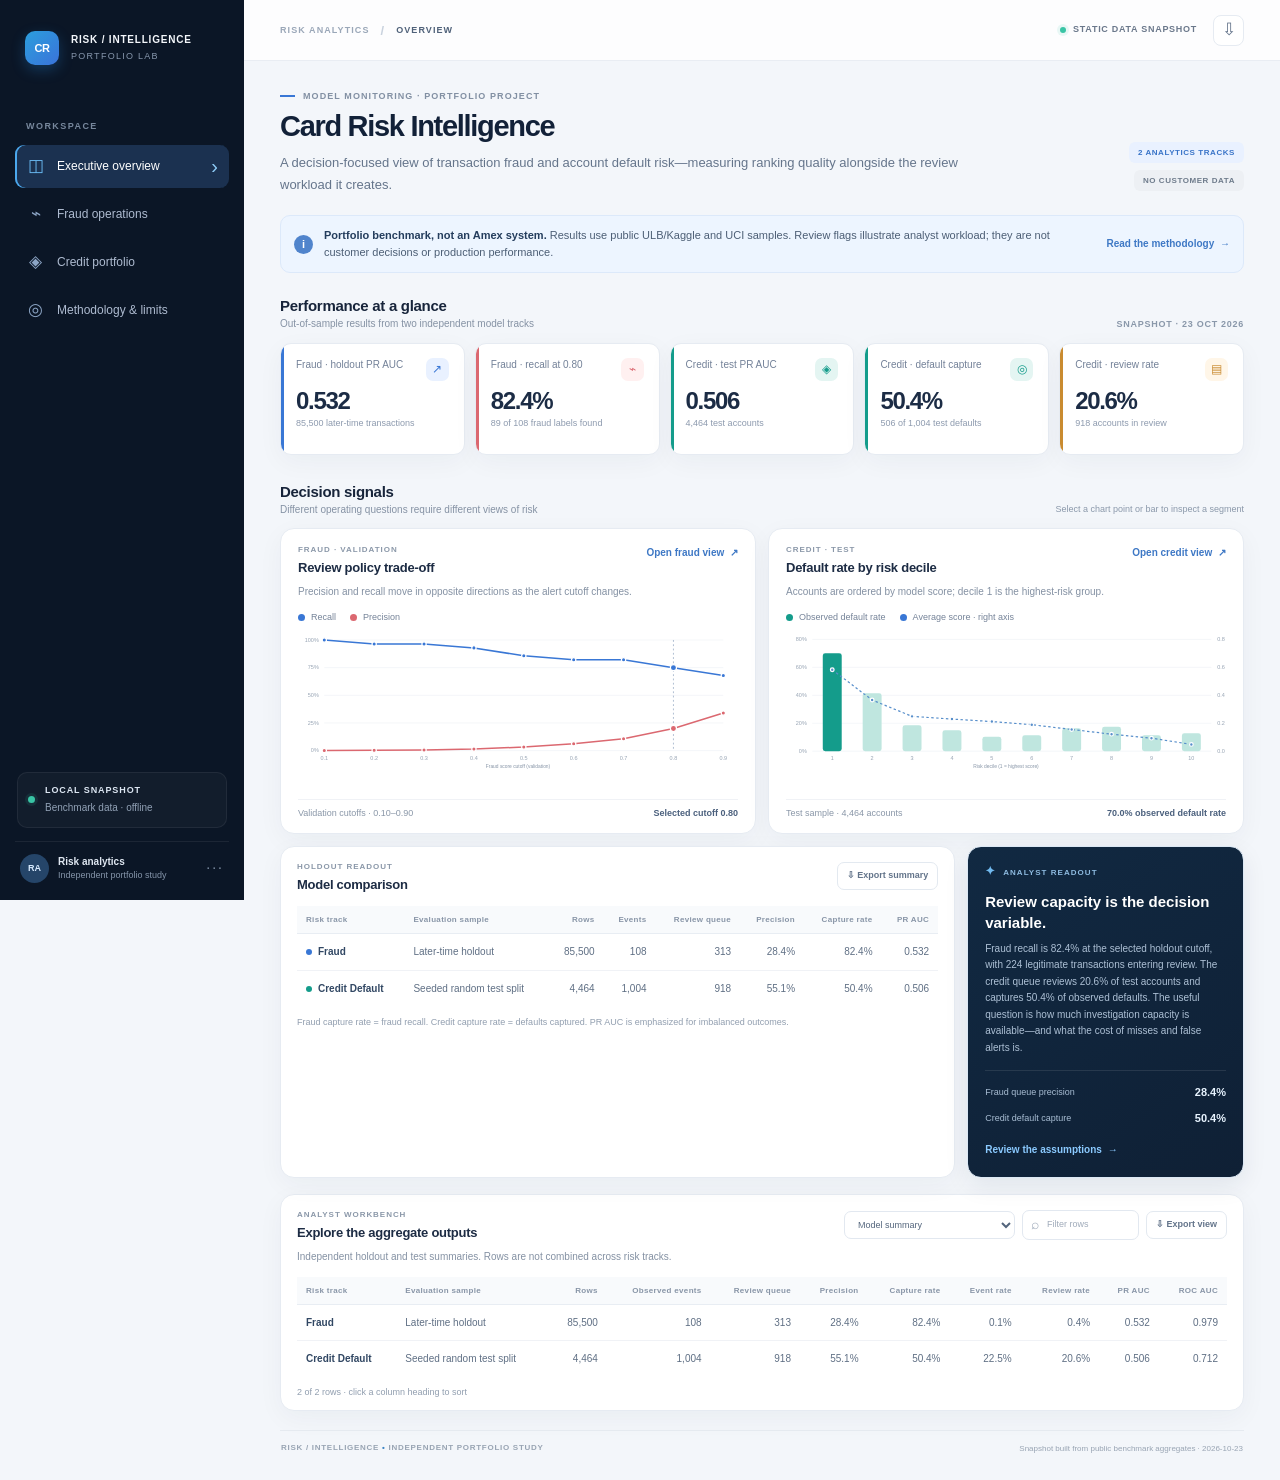
==== site/index.html @ 0c643b86 "Publish full card risk analytics project" ====
<!doctype html>
<html lang="en">
<head>
  <meta charset="utf-8">
  <meta name="viewport" content="width=device-width, initial-scale=1">
  <meta name="theme-color" content="#0b1626">
  <meta name="description" content="Interactive portfolio dashboard exploring fraud triage and credit-default review analytics with PySpark.">
  <title>Card Risk Intelligence | Portfolio Analytics</title>
  <link rel="stylesheet" href="./styles.css">
  <script defer src="./app.js"></script>
</head>
<body>
  <div class="app-shell">
    <aside class="sidebar" aria-label="Main navigation">
      <a class="brand" href="#overview" aria-label="Card Risk Intelligence overview">
        <span class="brand-mark">CR</span>
        <span class="brand-copy"><strong>RISK / INTELLIGENCE</strong><small>PORTFOLIO LAB</small></span>
      </a>
      <div class="side-caption">WORKSPACE</div>
      <nav class="nav-list">
        <button class="nav-item active" data-page="overview" aria-current="page"><span class="nav-icon">◫</span><span>Executive overview</span><span class="nav-arrow">›</span></button>
        <button class="nav-item" data-page="fraud"><span class="nav-icon">⌁</span><span>Fraud operations</span><span class="nav-arrow">›</span></button>
        <button class="nav-item" data-page="credit"><span class="nav-icon">◈</span><span>Credit portfolio</span><span class="nav-arrow">›</span></button>
        <button class="nav-item" data-page="methodology"><span class="nav-icon">◎</span><span>Methodology & limits</span><span class="nav-arrow">›</span></button>
      </nav>
      <div class="sidebar-spacer"></div>
      <div class="snapshot-card"><span class="live-dot"></span><div><strong>LOCAL SNAPSHOT</strong><small>Benchmark data · offline</small></div></div>
      <div class="sidebar-footer"><span class="avatar">RA</span><div><strong>Risk analytics</strong><small>Independent portfolio study</small></div><span class="more">···</span></div>
    </aside>
    <main class="main-area">
      <header class="topbar">
        <div class="breadcrumbs"><span>RISK ANALYTICS</span><b>/</b><strong id="breadcrumbCurrent">OVERVIEW</strong></div>
        <div class="topbar-actions"><span class="snapshot-pill"><span class="live-dot"></span> STATIC DATA SNAPSHOT</span><button class="icon-button" id="downloadSnapshot" title="Download the full dashboard data as JSON" aria-label="Download all dashboard data">⇩</button></div>
      </header>
      <div class="page-content">
        <section class="page-view active" id="page-overview" aria-labelledby="overviewTitle">
          <div class="page-heading">
            <div>
              <div class="eyebrow"><span class="eyebrow-line"></span> MODEL MONITORING · PORTFOLIO PROJECT</div>
              <h1 id="overviewTitle">Card Risk Intelligence</h1>
              <p class="lead">A decision-focused view of transaction fraud and account default risk—measuring ranking quality alongside the review workload it creates.</p>
            </div>
            <div class="heading-badges"><span class="badge badge-blue">2 ANALYTICS TRACKS</span><span class="badge badge-neutral">NO CUSTOMER DATA</span></div>
          </div>
          <div class="callout callout-slim"><span class="callout-icon">i</span><p><strong>Portfolio benchmark, not an Amex system.</strong> Results use public ULB/Kaggle and UCI samples. Review flags illustrate analyst workload; they are not customer decisions or production performance.</p><button class="text-link" data-go="methodology">Read the methodology <span>→</span></button></div>
          <div class="section-header"><div><h2>Performance at a glance</h2><p>Out-of-sample results from two independent model tracks</p></div><span class="as-of">SNAPSHOT · 23 OCT 2026</span></div>
          <div class="kpi-grid" id="overviewKpis"></div>
          <div class="section-header section-header-spaced"><div><h2>Decision signals</h2><p>Different operating questions require different views of risk</p></div><span class="small-note">Select a chart point or bar to inspect a segment</span></div>
          <div class="dashboard-grid two-col">
            <article class="panel chart-panel">
              <div class="panel-heading"><div><div class="panel-kicker">FRAUD · VALIDATION</div><h3>Review policy trade-off</h3></div><button class="panel-action" data-go="fraud">Open fraud view <span>↗</span></button></div>
              <p class="panel-subtitle">Precision and recall move in opposite directions as the alert cutoff changes.</p>
              <div class="chart-legend"><span><i class="legend-dot blue"></i>Recall</span><span><i class="legend-dot coral"></i>Precision</span></div>
              <div class="chart-wrap"><svg id="overviewThresholdChart" viewBox="0 0 720 230" role="img" aria-label="Validation precision and recall by fraud score threshold"></svg></div>
              <div class="chart-foot"><span>Validation cutoffs · 0.10–0.90</span><strong>Selected cutoff 0.80</strong></div>
            </article>
            <article class="panel chart-panel">
              <div class="panel-heading"><div><div class="panel-kicker">CREDIT · TEST</div><h3>Default rate by risk decile</h3></div><button class="panel-action" data-go="credit">Open credit view <span>↗</span></button></div>
              <p class="panel-subtitle">Accounts are ordered by model score; decile 1 is the highest-risk group.</p>
              <div class="chart-legend"><span><i class="legend-dot teal"></i>Observed default rate</span><span><i class="legend-dot blue"></i>Average score · right axis</span></div>
              <div class="chart-wrap"><svg id="overviewDecileChart" viewBox="0 0 720 230" role="img" aria-label="Observed credit default rate across model risk deciles"></svg></div>
              <div class="chart-foot"><span>Test sample · 4,464 accounts</span><strong id="overviewTopDecile">Highest risk group</strong></div>
            </article>
          </div>
          <div class="dashboard-grid overview-lower">
            <article class="panel table-panel">
              <div class="panel-heading"><div><div class="panel-kicker">HOLDOUT READOUT</div><h3>Model comparison</h3></div><button class="download-button" id="downloadSummary">⇩ Export summary</button></div>
              <div class="table-scroll"><table class="data-table" id="summaryTable"><thead><tr><th>Risk track</th><th>Evaluation sample</th><th class="numeric">Rows</th><th class="numeric">Events</th><th class="numeric">Review queue</th><th class="numeric">Precision</th><th class="numeric">Capture rate</th><th class="numeric">PR AUC</th></tr></thead><tbody></tbody></table></div>
              <div class="table-caption">Fraud capture rate = fraud recall. Credit capture rate = defaults captured. PR AUC is emphasized for imbalanced outcomes.</div>
            </article>
            <aside class="insight-card"><div class="insight-eyebrow"><span>✦</span> ANALYST READOUT</div><h3>Review capacity is the decision variable.</h3><p id="analystReadout">Loading benchmark results…</p><div class="insight-rule"></div><div class="insight-metric"><span>Fraud queue precision</span><strong id="insightFraudPrecision">—</strong></div><div class="insight-metric"><span>Credit default capture</span><strong id="insightCreditCapture">—</strong></div><button class="insight-link" data-go="methodology">Review the assumptions <span>→</span></button></aside>
          </div>
        </section>

        <section class="page-view" id="page-fraud" aria-labelledby="fraudTitle" hidden>
          <div class="page-heading compact-heading"><div><div class="eyebrow"><span class="eyebrow-line coral-line"></span> TRANSACTION RISK · ULB BENCHMARK</div><h1 id="fraudTitle">Fraud operations</h1><p class="lead">Explore how the investigation queue changes as the transaction score cutoff moves. The selected 0.80 policy was chosen on validation data before the holdout was scored.</p></div><span class="badge badge-coral">TIME-ORDERED HOLDOUT</span></div>
          <div class="kpi-grid" id="fraudKpis"></div>
          <div class="dashboard-grid fraud-policy-grid">
            <article class="panel chart-panel policy-panel">
              <div class="panel-heading"><div><div class="panel-kicker">VALIDATION POLICY EXPLORER</div><h3>How aggressive should the review queue be?</h3></div><span class="mini-chip">VALIDATION ONLY</span></div>
              <p class="panel-subtitle">Move the slider or select a point. This curve is a policy trade-off on the validation sample, not the holdout.</p>
              <div class="threshold-control"><label for="thresholdRange">Score cutoff <strong id="thresholdValue">0.80</strong></label><input id="thresholdRange" type="range" min="10" max="90" step="10" value="80" aria-label="Fraud score threshold"><div class="range-ticks"><span>0.10 · broad queue</span><span>0.90 · narrow queue</span></div></div>
              <div class="threshold-stats" id="thresholdStats"></div>
              <div class="chart-legend"><span><i class="legend-dot blue"></i>Recall</span><span><i class="legend-dot coral"></i>Precision</span></div>
              <div class="chart-wrap chart-wrap-large"><svg id="fraudThresholdChart" viewBox="0 0 900 260" role="img" aria-label="Interactive validation precision and recall by score cutoff"></svg></div>
              <div class="chart-foot"><span>Cutoff selected from validation results</span><strong>Holdout applied once at 0.80</strong></div>
            </article>
            <aside class="panel holdout-panel"><div class="panel-kicker">FINAL HOLDOUT · CUTOFF 0.80</div><h3>Review queue outcome</h3><p class="panel-subtitle">Latest 30% of transactions, held out from model fitting and threshold choice.</p><div class="holdout-result-grid" id="fraudHoldoutStats"></div><div class="confusion-title">HOLDOUT LABEL OUTCOMES</div><div class="confusion-matrix" id="fraudConfusion"></div><div class="callout callout-warning"><span class="callout-icon">!</span><p>At this cutoff, <strong>224 non-fraud transactions</strong> are routed to review. A real operation would need agreed review capacity, costs, latency targets, and confirmed fraud labels.</p></div></aside>
          </div>
          <article class="panel chart-panel time-panel"><div class="panel-heading"><div><div class="panel-kicker">HOLDOUT · ACTIVITY PROFILE</div><h3>Transaction activity by elapsed dataset hour</h3></div><span class="mini-chip mini-chip-muted">NOT CALENDAR TIME</span></div><p class="panel-subtitle">This anonymized benchmark exposes elapsed time only. Select a bucket to see its transaction and fraud counts.</p><div class="chart-legend"><span><i class="legend-square"></i>Transactions · left axis</span><span><i class="legend-dot coral"></i>Fraud labels · right axis</span></div><div class="chart-wrap chart-wrap-large"><svg id="fraudHourlyChart" viewBox="0 0 1000 270" role="img" aria-label="Transactions and observed fraud labels by elapsed dataset hour"></svg></div><div id="hourDetail" class="segment-detail">Select an hourly bucket to inspect the holdout activity.</div></article>
          <div class="data-quality-strip"><strong>Interpretation guardrail</strong><span>The score is a ranking signal, not a calibrated probability. The fraud sample is severely imbalanced; precision changes with the review cutoff and sample prevalence.</span></div>
        </section>

        <section class="page-view" id="page-credit" aria-labelledby="creditTitle" hidden>
          <div class="page-heading compact-heading"><div><div class="eyebrow"><span class="eyebrow-line teal-line"></span> ACCOUNT RISK · UCI TAIWAN BENCHMARK</div><h1 id="creditTitle">Credit portfolio</h1><p class="lead">Understand score ordering, observed default rates, and the size of a hypothetical manual-review queue on a historical account sample.</p></div><span class="badge badge-teal">SEEDED RANDOM TEST SPLIT</span></div>
          <div class="kpi-grid" id="creditKpis"></div>
          <div class="dashboard-grid credit-top-grid">
            <article class="panel chart-panel"><div class="panel-heading"><div><div class="panel-kicker">TEST · SCORE RANKING</div><h3>Observed defaults across risk deciles</h3></div><span class="mini-chip mini-chip-teal">SELECT A DECILE</span></div><p class="panel-subtitle">Deciles are ranked from highest to lowest predicted score. Bars show observed default rate, not probability calibration.</p><div class="chart-legend"><span><i class="legend-dot teal"></i>Observed default rate</span><span><i class="legend-dot blue"></i>Average score · right axis</span></div><div class="chart-wrap chart-wrap-large"><svg id="creditDecileChart" viewBox="0 0 900 260" role="img" aria-label="Observed default rate and average model score by credit risk decile"></svg></div><div id="decileDetail" class="segment-detail">Select a decile to see its test sample size, default count, and review coverage.</div></article>
            <aside class="panel portfolio-panel"><div class="panel-heading"><div><div class="panel-kicker">REVIEW CAPACITY SCENARIO</div><h3>Top 20% of validation scores</h3></div></div><p class="panel-subtitle">The validation 80th-percentile score sets a hypothetical queue capacity; this is not a credit approval/decline rule.</p><div class="capacity-ring" id="capacityRing"><div><strong id="creditQueueRate">20.6%</strong><span>test accounts<br>in review</span></div></div><div class="capacity-kpis" id="creditQueueStats"></div><div class="capacity-note"><span class="note-square"></span><span>Highest-score groups dominate the queue. Lower-score groups may still contain defaults.</span></div></aside>
          </div>
          <article class="panel payment-panel"><div class="panel-heading"><div><div class="panel-kicker">TEST · SEGMENT EXPLORER</div><h3>Default rate by latest repayment status</h3></div><label class="compact-select-label">Status<select id="paymentStatusSelect" aria-label="Select a latest repayment status"><option value="all">All statuses</option></select></label></div><p class="panel-subtitle">PAY_0 is the most recent repayment-status code in the source benchmark. Sparse categories have unstable rates.</p><div class="payment-layout"><div id="paymentBars" class="payment-bars" role="list" aria-label="Account counts and observed default rate by latest payment status"></div><aside class="payment-detail" id="paymentDetail"></aside></div><div class="table-caption">Categories with fewer than 30 accounts are highlighted as small samples; do not over-interpret their observed rate.</div></article>
          <div class="data-quality-strip teal-strip"><strong>Interpretation guardrail</strong><span>Sex, education, marital status, and age were excluded from model features. Their omission alone does not establish fairness; broader validation and legal review would be required before real use.</span></div>
        </section>

        <section class="page-view" id="page-methodology" aria-labelledby="methodTitle" hidden>
          <div class="page-heading compact-heading"><div><div class="eyebrow"><span class="eyebrow-line"></span> DATA, DESIGN & GOVERNANCE</div><h1 id="methodTitle">Methodology & limits</h1><p class="lead">The dashboard keeps the fraud and credit analyses separate, makes the evaluation split explicit, and states what the benchmark results do—and do not—support.</p></div><span class="badge badge-neutral">REPRODUCIBLE SNAPSHOT</span></div>
          <div class="method-callout"><span class="callout-icon">i</span><div><strong>Independent portfolio study</strong><p>This work was created for analyst practice using public benchmark data. It is not affiliated with, endorsed by, or based on American Express data, customer behavior, or internal policy.</p></div></div>
          <div class="method-grid">
            <article class="panel method-card"><div class="method-number">01</div><div class="panel-kicker">TRANSACTION FRAUD</div><h3>Chronological evaluation</h3><p>ULB/Kaggle Credit Card Fraud Detection sample. The earliest 56% is used for fit, the next 14% for threshold review, and the latest 30% for one final holdout evaluation.</p><dl><div><dt>Model</dt><dd>Class-weighted logistic regression</dd></div><div><dt>Features</dt><dd>Elapsed time, amount, anonymized V1–V28</dd></div><div><dt>Operating point</dt><dd>0.80 score cutoff selected on validation</dd></div><div><dt>Holdout</dt><dd>85,500 transactions · 108 fraud labels</dd></div></dl></article>
            <article class="panel method-card"><div class="method-number">02</div><div class="panel-kicker">CREDIT DEFAULT</div><h3>Seeded account split</h3><p>UCI Default of Credit Card Clients historical Taiwan sample. A seeded 70% / 15% / 15% train, validation, and test split is used because this source has no event date for a temporal test.</p><dl><div><dt>Model</dt><dd>Standardized, unweighted logistic regression</dd></div><div><dt>Features</dt><dd>Credit limit, repayment history, balances, payment amounts</dd></div><div><dt>Review queue</dt><dd>Top 20% of validation scores; cutoff evaluated on test</dd></div><div><dt>Excluded</dt><dd>Sex, education, marital status, and age</dd></div></dl></article>
          </div>
          <div class="dashboard-grid two-col method-lower">
            <article class="panel"><div class="panel-kicker">HOW TO READ THE METRICS</div><h3>Ranking quality and workload</h3><div class="definition-list"><div><strong>PR AUC</strong><p>Precision-recall area summarizes ranking behavior with an emphasis on the positive class. It is not a business impact estimate.</p></div><div><strong>Precision</strong><p>Among accounts or transactions sent to review, the share carrying the positive benchmark label.</p></div><div><strong>Recall / capture</strong><p>Among positive benchmark labels, the share routed to review at the chosen threshold.</p></div><div><strong>Review rate</strong><p>Share of the evaluated sample flagged for manual review. Capacity and label quality matter.</p></div></div></article>
            <article class="panel source-panel"><div class="panel-kicker">DATA PROVENANCE</div><h3>Public benchmark sources</h3><div class="source-item"><span class="source-mark">ULB</span><div><strong>Credit Card Fraud Detection</strong><p>An anonymized European card transaction sample from a short 2013 period, distributed through Kaggle.</p><a href="https://www.kaggle.com/datasets/mlg-ulb/creditcardfraud" target="_blank" rel="noreferrer">View Kaggle source ↗</a></div></div><div class="source-item"><span class="source-mark teal-mark">UCI</span><div><strong>Default of Credit Card Clients</strong><p>Historical Taiwan account benchmark; source dataset is licensed CC BY 4.0.</p><a href="https://archive.ics.uci.edu/dataset/350/default+of+credit+card+clients" target="_blank" rel="noreferrer">View UCI source ↗</a></div></div></article>
          </div>
          <article class="limitations-panel"><div><div class="panel-kicker">BEFORE ANY REAL-WORLD USE</div><h3>What this project cannot establish</h3></div><ul><li>Neither benchmark contains American Express data or reflects current Amex performance.</li><li>The fraud data lack customer, merchant, device, network, and operational context; their positive rate is not a live portfolio prevalence.</li><li>The credit sample is a historical Taiwan snapshot with a random test split, not a test of present-day or temporal generalization.</li><li>Model scores are not calibrated probabilities. Observed rates by segment are benchmark outcomes, not forecasts for a current population.</li><li>Review flags are analytical examples only. They do not recommend, automate, or authorize payment blocking, account approval, or credit decisions.</li></ul></article>
          <div class="method-footer">Built with PySpark and a static, dependency-free web dashboard. The current website uses precomputed aggregates only; no account-level rows are embedded.</div>
        </section>

        <section class="panel explorer-panel" aria-labelledby="explorerTitle">
          <div class="panel-heading"><div><div class="panel-kicker">ANALYST WORKBENCH</div><h3 id="explorerTitle">Explore the aggregate outputs</h3></div><div class="table-tools"><label class="sr-only" for="tableDataset">Choose dataset</label><select id="tableDataset" aria-label="Choose aggregate output"><option value="summary">Model summary</option><option value="thresholds">Fraud validation cutoffs</option><option value="deciles">Credit risk deciles</option><option value="paymentStatus">Latest payment status</option><option value="hourly">Fraud elapsed-hour buckets</option></select><label class="search-box"><span>⌕</span><input id="tableSearch" type="search" placeholder="Filter rows" aria-label="Filter table rows"></label><button class="download-button" id="downloadTable">⇩ Export view</button></div></div>
          <p class="panel-subtitle" id="tableDescription">Search and sort the compact aggregate output. Select a column heading to change its sort order.</p>
          <div class="table-scroll explorer-table-scroll"><table class="data-table" id="explorerTable"><thead></thead><tbody></tbody></table></div><div class="table-caption" id="tableCount">Loading aggregate outputs…</div>
        </section>
        <footer class="page-footer"><span>RISK / INTELLIGENCE <b>•</b> INDEPENDENT PORTFOLIO STUDY</span><span>Snapshot built from public benchmark aggregates · 2026-10-23</span></footer>
      </div>
    </main>
  </div>
  <div class="toast" id="toast" role="status" aria-live="polite"></div>
</body>
</html>
---- site/styles.css ----
:root {
  --navy:#0b1626; --ink:#17243a; --muted:#718096; --paper:#f3f6fa; --white:#fff;
  --line:#e6ebf2; --blue:#3977d5; --blue-2:#e9f1ff; --teal:#149c8b; --teal-2:#e4f5f2;
  --coral:#db6870; --coral-2:#fff0f0; --amber:#c98b30; --amber-2:#fff6e8;
  --shadow:0 7px 26px rgba(17,35,61,.045); --radius:14px;
  font-family:"DM Sans","Segoe UI",Arial,sans-serif;
}
* { box-sizing:border-box; }
html { scroll-behavior:smooth; }
body { margin:0; color:var(--ink); background:var(--paper); font-size:14px; line-height:1.55; }
button,input,select { font:inherit; }
button { cursor:pointer; }
.sidebar { position:fixed; inset:0 auto 0 0; width:244px; display:flex; flex-direction:column; padding:23px 15px 16px; color:#d4deeb; background:var(--navy); z-index:5; }
.brand { display:flex; align-items:center; gap:12px; padding:0 10px; min-height:50px; color:inherit; text-decoration:none; }
.brand-mark { width:34px; height:34px; display:grid; place-items:center; border-radius:10px; color:#fff; font:800 11px/1 "Manrope",sans-serif; letter-spacing:-.04em; background:linear-gradient(135deg,#2b9edd,#3a73d9); box-shadow:0 5px 14px #2485d64c; }
.brand-copy strong,.brand-copy small { display:block; }
.brand-copy strong { color:#f4f7fb; font:700 10px/1.3 "Manrope",sans-serif; letter-spacing:.08em; }
.brand-copy small { margin-top:4px; color:#8797ad; font-size:9px; letter-spacing:.14em; }
.side-caption { margin:47px 11px 11px; color:#77879c; font-size:9px; font-weight:700; letter-spacing:.16em; }
.nav-list { display:grid; gap:5px; }
.nav-item { width:100%; height:43px; display:flex; align-items:center; gap:12px; padding:0 11px; text-align:left; border:0; border-radius:9px; color:#aebbd0; background:transparent; transition:.18s ease; font-size:12px; }
.nav-item:hover { color:#fff; background:#ffffff10; }
.nav-item.active { color:#fff; background:#1b3150; box-shadow:inset 2px 0 #4ba8ed; }
.nav-icon { width:19px; text-align:center; color:#8ca5c5; font-size:17px; }
.nav-item.active .nav-icon { color:#69b9f1; }
.nav-arrow { margin-left:auto; color:#6f8097; font-size:20px; opacity:0; }
.nav-item.active .nav-arrow { opacity:1; color:#8ecbf6; }
.sidebar-spacer { flex:1; min-height:30px; }
.snapshot-card { display:flex; gap:10px; align-items:center; padding:11px 10px; margin:0 2px 13px; border:1px solid #ffffff10; border-radius:10px; background:#ffffff08; }
.snapshot-card strong,.snapshot-card small { display:block; }
.snapshot-card strong { font-size:9px; letter-spacing:.1em; color:#dce6f2; }
.snapshot-card small { margin-top:2px; font-size:10px; color:#91a1b5; }
.live-dot { width:7px; height:7px; flex:0 0 7px; border-radius:50%; background:#39c4a5; box-shadow:0 0 0 3px #39c4a51b; }
.sidebar-footer { display:flex; align-items:center; gap:9px; padding:12px 5px 1px; border-top:1px solid #ffffff12; }
.avatar { width:29px; height:29px; display:grid; place-items:center; border-radius:50%; color:#d9ebff; background:#254569; font:700 9px "Manrope",sans-serif; }
.sidebar-footer strong,.sidebar-footer small { display:block; }
.sidebar-footer strong { color:#dfe7f1; font-size:10px; }
.sidebar-footer small { color:#8494a9; font-size:9px; }
.more { margin-left:auto; color:#8191a6; letter-spacing:2px; }
.main-area { min-height:100vh; margin-left:244px; }
.topbar { height:61px; display:flex; align-items:center; justify-content:space-between; padding:0 36px; border-bottom:1px solid #e9edf3; background:rgba(255,255,255,.83); }
.breadcrumbs { display:flex; align-items:center; gap:11px; color:#9aa7b8; font:700 9px "Manrope",sans-serif; letter-spacing:.12em; }
.breadcrumbs b { color:#c9d2de; font-size:13px; }
.breadcrumbs strong { color:#4f6179; }
.topbar-actions { display:flex; align-items:center; gap:16px; }
.snapshot-pill { display:flex; align-items:center; gap:7px; color:#6b788b; font-size:9px; font-weight:700; letter-spacing:.08em; }
.snapshot-pill .live-dot { width:6px; height:6px; flex-basis:6px; }
.icon-button { width:31px; height:31px; border:1px solid var(--line); border-radius:8px; color:#64748b; background:#fff; font-size:17px; }
.icon-button:hover,.download-button:hover { border-color:#b7c8db; color:var(--blue); }
.page-content { max-width:1600px; padding:29px 36px 25px; margin:0 auto; }
.page-view { display:none; }
.page-view.active { display:block; }
.page-heading { display:flex; justify-content:space-between; align-items:flex-end; gap:22px; margin:1px 0 20px; }
.compact-heading { margin-bottom:23px; }
.eyebrow { display:flex; align-items:center; gap:8px; color:#8290a3; font:700 9px "Manrope",sans-serif; letter-spacing:.12em; }
.eyebrow-line { display:inline-block; width:15px; height:2px; background:var(--blue); }
.coral-line { background:var(--coral); }
.teal-line { background:var(--teal); }
h1,h2,h3,p { margin-top:0; }
h1 { margin:7px 0 8px; color:#122138; font:800 29px/1.25 "Manrope","Segoe UI",sans-serif; letter-spacing:-.045em; }
.lead { max-width:795px; margin:0; color:#65758b; font-size:13px; line-height:1.65; }
.heading-badges { display:flex; gap:7px; padding-bottom:4px; flex-wrap:wrap; justify-content:flex-end; }
.badge,.mini-chip { display:inline-flex; align-items:center; padding:6px 9px; border-radius:6px; font:700 8px "Manrope",sans-serif; letter-spacing:.07em; white-space:nowrap; }
.badge-blue { color:#3974c8; background:#e9f1ff; }
.badge-neutral { color:#6e7b8b; background:#edf0f4; }
.badge-coral { color:#bd555d; background:#fff0f0; margin-bottom:4px; }
.badge-teal { color:#0d8777; background:#e4f5f2; margin-bottom:4px; }
.callout { display:flex; gap:11px; align-items:center; padding:11px 13px; border:1px solid #dce9fa; border-radius:10px; color:#4c5e75; background:#edf5ff; }
.callout-icon { width:19px; height:19px; flex:0 0 19px; display:grid; place-items:center; border-radius:50%; color:#fff; background:#5084cc; font:700 11px "Manrope",sans-serif; }
.callout p { margin:0; font-size:11px; line-height:1.55; }
.callout p strong { color:#243d5d; }
.text-link,.panel-action,.insight-link { padding:0; border:0; color:#3e78c5; background:transparent; white-space:nowrap; font-size:10px; font-weight:700; }
.text-link span,.panel-action span,.insight-link span { margin-left:3px; }
.text-link:hover,.panel-action:hover,.insight-link:hover { color:#1d5da7; }
.section-header { display:flex; justify-content:space-between; align-items:flex-end; margin:24px 0 11px; }
.section-header h2 { margin:0 0 2px; font:700 15px "Manrope",sans-serif; letter-spacing:-.02em; }
.section-header p { margin:0; color:#8592a4; font-size:10px; }
.section-header-spaced { margin-top:28px; }
.as-of,.small-note { color:#8a98aa; font-size:9px; }
.as-of { letter-spacing:.08em; font-weight:700; }
.kpi-grid { display:grid; grid-template-columns:repeat(5,minmax(0,1fr)); gap:10px; }
.metric-card { position:relative; min-height:112px; padding:14px 15px 12px; overflow:hidden; border:1px solid var(--line); border-radius:11px; background:#fff; box-shadow:var(--shadow); }
.metric-card::before { content:""; position:absolute; inset:0 auto 0 0; width:3px; background:var(--metric-accent,var(--blue)); }
.metric-label { display:flex; justify-content:space-between; gap:7px; align-items:flex-start; color:#738198; font-size:10px; line-height:1.35; }
.metric-label .metric-icon { width:23px; height:23px; flex:0 0 23px; display:grid; place-items:center; border-radius:7px; color:var(--metric-accent,var(--blue)); background:var(--metric-tint,var(--blue-2)); font-size:12px; }
.metric-value { display:block; margin:8px 0 4px; color:#1c2c45; font:800 24px/1 "Manrope",sans-serif; letter-spacing:-.055em; }
.metric-foot { color:#8d9aae; font-size:9px; }
.metric-blue { --metric-accent:var(--blue); --metric-tint:var(--blue-2); }
.metric-teal { --metric-accent:var(--teal); --metric-tint:var(--teal-2); }
.metric-coral { --metric-accent:var(--coral); --metric-tint:var(--coral-2); }
.metric-amber { --metric-accent:var(--amber); --metric-tint:var(--amber-2); }
.dashboard-grid { display:grid; gap:12px; }
.two-col { grid-template-columns:1fr 1fr; }
.panel { min-width:0; border:1px solid var(--line); border-radius:var(--radius); background:var(--white); box-shadow:var(--shadow); }
.chart-panel { padding:16px 17px 12px; }
.panel-heading { display:flex; align-items:flex-start; justify-content:space-between; gap:13px; }
.panel-kicker { margin-bottom:5px; color:#8b98a9; font:700 8px "Manrope",sans-serif; letter-spacing:.12em; }
.panel-heading h3,.panel h3 { margin:0; color:#1d2c44; font:700 13px/1.4 "Manrope",sans-serif; letter-spacing:-.02em; }
.panel-subtitle { margin:7px 0 8px; color:#8491a3; font-size:10px; line-height:1.55; }
.chart-legend { display:flex; align-items:center; gap:14px; min-height:20px; margin:4px 0 1px; color:#758398; font-size:9px; }
.chart-legend span { display:flex; align-items:center; gap:6px; }
.legend-dot { width:7px; height:7px; display:inline-block; border-radius:50%; background:var(--blue); }
.legend-dot.blue { background:var(--blue); }
.legend-dot.coral { background:var(--coral); }
.legend-dot.teal { background:var(--teal); }
.legend-square { width:8px; height:8px; border-radius:2px; display:inline-block; background:#dbe5f1; }
.legend-inline { color:#9ba7b6; }
.chart-wrap { width:100%; min-height:170px; }
.chart-wrap svg { display:block; width:100%; overflow:visible; }
.chart-foot { display:flex; justify-content:space-between; gap:10px; padding-top:7px; border-top:1px solid #f0f2f6; color:#8a97a8; font-size:9px; }
.chart-foot strong { color:#4b607d; font-weight:600; }
.overview-lower { grid-template-columns:minmax(0,2fr) minmax(225px,.82fr); margin-top:12px; }
.table-panel { padding:15px 16px 10px; overflow:hidden; }
.download-button { padding:6px 9px; border:1px solid #e3e9f0; border-radius:7px; color:#63748a; background:#fff; font-size:9px; font-weight:700; white-space:nowrap; }
.table-scroll { width:100%; overflow-x:auto; margin-top:12px; }
.data-table { width:100%; border-collapse:collapse; white-space:nowrap; font-size:10px; }
.data-table th { padding:9px; border-bottom:1px solid #e8edf3; color:#8895a7; background:#f8fafc; text-align:left; font:700 8px "Manrope",sans-serif; letter-spacing:.04em; }
.data-table th.numeric,.data-table td.numeric { text-align:right; }
.data-table th button { padding:0; border:0; color:inherit; background:none; font:inherit; letter-spacing:inherit; text-align:inherit; }
.data-table th button:hover { color:#365e98; }
.data-table td { padding:10px 9px; border-bottom:1px solid #f0f2f6; color:#5f6f84; }
.data-table tbody tr:last-child td { border-bottom:0; }
.data-table tbody tr:hover { background:#f8fbff; }
.domain-cell { color:#314763 !important; font-weight:700; }
.domain-tag { display:inline-flex; align-items:center; gap:6px; }
.domain-tag::before { content:""; width:6px; height:6px; border-radius:50%; background:var(--tag-color,var(--blue)); }
.domain-tag.credit { --tag-color:var(--teal); }
.table-caption { margin-top:9px; color:#919eaf; font-size:9px; line-height:1.5; }
.insight-card { padding:17px; border:1px solid #dce8f4; border-radius:var(--radius); color:#d8e5f2; background:linear-gradient(145deg,#112942,#0f2035); box-shadow:0 8px 24px rgba(14,34,58,.08); }
.insight-eyebrow { color:#8ebbe0; font:700 8px "Manrope",sans-serif; letter-spacing:.13em; }
.insight-eyebrow span { margin-right:4px; color:#71baf0; font-size:12px; }
.insight-card h3 { margin:13px 0 8px; color:#fff; font:700 15px/1.4 "Manrope",sans-serif; }
.insight-card p { margin:0; color:#adc0d5; font-size:10px; line-height:1.65; }
.insight-rule { height:1px; margin:14px 0 9px; background:#ffffff18; }
.insight-metric { display:flex; justify-content:space-between; gap:10px; padding:6px 0; color:#a8bdd3; font-size:9px; }
.insight-metric strong { color:#e8f4ff; font:700 11px "Manrope",sans-serif; }
.insight-link { margin-top:10px; color:#8bcaff; }
.fraud-policy-grid { grid-template-columns:minmax(0,1.7fr) minmax(270px,.7fr); align-items:stretch; }
.mini-chip { color:#bd555d; background:#fff0f0; }
.mini-chip-muted { color:#6c7889; background:#eff2f5; }
.mini-chip-teal { color:#138879; background:#e8f7f4; }
.threshold-control { margin:15px 0 11px; padding:10px 12px 7px; border:1px solid #edf0f4; border-radius:9px; background:#fafbfd; }
.threshold-control label { display:flex; justify-content:space-between; color:#596b81; font-size:10px; font-weight:600; }
.threshold-control label strong { color:#305e9b; font:800 15px "Manrope",sans-serif; }
.threshold-control input { width:100%; height:17px; margin:6px 0 2px; accent-color:var(--blue); cursor:pointer; }
.range-ticks { display:flex; justify-content:space-between; color:#9aa6b6; font-size:8px; }
.threshold-stats { display:grid; grid-template-columns:repeat(5,1fr); gap:6px; margin:9px 0 11px; }
.threshold-stat { padding:8px 9px; border:1px solid #edf0f4; border-radius:8px; background:#fff; }
.threshold-stat span { display:block; color:#8996a6; font-size:8px; }
.threshold-stat strong { display:block; margin-top:3px; color:#283c58; font:700 13px "Manrope",sans-serif; }
.chart-wrap-large { min-height:220px; }
.holdout-panel,.portfolio-panel { padding:18px 17px; }
.holdout-panel h3,.portfolio-panel h3 { margin:6px 0 5px; font-size:15px; }
.holdout-result-grid { display:grid; grid-template-columns:1fr 1fr; gap:7px; margin:14px 0 15px; }
.result-chip { padding:9px 10px; border-radius:8px; background:#f7f9fc; }
.result-chip span { display:block; color:#8996a8; font-size:8px; }
.result-chip strong { display:block; margin-top:3px; color:#243c5a; font:700 16px "Manrope",sans-serif; }
.confusion-title { margin:15px 0 6px; color:#929eae; font:700 8px "Manrope",sans-serif; letter-spacing:.1em; }
.confusion-matrix { display:grid; grid-template-columns:1fr 1fr; gap:1px; overflow:hidden; border:1px solid #e7ecf2; border-radius:8px; background:#e7ecf2; }
.confusion-cell { padding:8px 9px; background:#fff; }
.confusion-cell span { display:block; color:#8694a6; font-size:8px; }
.confusion-cell strong { display:block; color:#2d415e; font:700 15px "Manrope",sans-serif; }
.callout-warning { align-items:flex-start; margin-top:13px; padding:10px; border-color:#f5e5c9; background:#fff8ed; }
.callout-warning .callout-icon { background:#d39b45; }
.callout-warning p,.callout-warning p strong { color:#735c37; font-size:9px; }
.time-panel,.payment-panel { margin-top:12px; }
.segment-detail { min-height:36px; margin-top:7px; padding:9px 11px; border-radius:8px; color:#61748c; background:#f6f8fb; font-size:10px; }
.data-quality-strip { display:flex; gap:10px; align-items:flex-start; margin-top:12px; padding:11px 13px; border:1px solid #ecdfd8; border-radius:9px; color:#7d6d62; background:#fffaf7; font-size:10px; line-height:1.55; }
.data-quality-strip strong { flex:0 0 155px; color:#5d4b41; font-size:10px; }
.teal-strip { border-color:#d5ebe7; color:#5d7e79; background:#f3fbf9; }
.teal-strip strong { color:#366962; }
.credit-top-grid { grid-template-columns:minmax(0,1.55fr) minmax(255px,.7fr); align-items:stretch; }
.portfolio-panel .panel-subtitle { margin-bottom:8px; }
.capacity-ring { width:132px; height:132px; display:grid; place-items:center; margin:10px auto 14px; border-radius:50%; background:conic-gradient(#149c8b 0 20.6%,#e8eff2 20.6% 100%); position:relative; }
.capacity-ring::before { content:""; position:absolute; inset:9px; border-radius:50%; background:#fff; }
.capacity-ring div { position:relative; text-align:center; }
.capacity-ring strong { display:block; color:#167f73; font:800 21px "Manrope",sans-serif; }
.capacity-ring span { display:block; margin-top:1px; color:#8d9aab; font-size:8px; line-height:1.35; }
.capacity-kpis { display:grid; grid-template-columns:1fr 1fr; border-top:1px solid #edf0f4; border-bottom:1px solid #edf0f4; }
.capacity-kpi { padding:9px 5px; text-align:center; }
.capacity-kpi + .capacity-kpi { border-left:1px solid #edf0f4; }
.capacity-kpi strong { display:block; color:#243c58; font:700 15px "Manrope",sans-serif; }
.capacity-kpi span { color:#8b99a9; font-size:8px; }
.capacity-note { display:flex; gap:8px; margin-top:11px; color:#8794a4; font-size:9px; line-height:1.45; }
.note-square { width:7px; height:7px; flex:0 0 7px; margin-top:4px; border-radius:2px; background:var(--teal); }
.payment-panel { padding:16px 17px; }
.compact-select-label { display:flex; align-items:center; gap:7px; color:#8793a4; font-size:9px; }
.compact-select-label select,.table-tools select { padding:7px 27px 7px 9px; border:1px solid #e2e8f0; border-radius:7px; color:#53657c; background:#fff; font-size:9px; }
.payment-layout { display:grid; grid-template-columns:minmax(0,1.3fr) minmax(190px,.55fr); gap:18px; align-items:start; margin-top:15px; }
.payment-bars { display:grid; gap:8px; }
.payment-row { display:grid; grid-template-columns:82px 1fr 45px; align-items:center; gap:9px; padding:3px 5px; border-radius:6px; cursor:pointer; }
.payment-row:hover,.payment-row.selected { background:#f2f8f7; }
.payment-label { display:flex; justify-content:space-between; color:#617188; font-size:9px; }
.payment-label small { color:#a2adba; font-size:8px; }
.payment-track { height:8px; overflow:hidden; border-radius:8px; background:#eef1f5; }
.payment-fill { height:100%; border-radius:inherit; background:linear-gradient(90deg,#67c8b8,#159886); }
.payment-rate { color:#3e776d; font:700 9px "Manrope",sans-serif; text-align:right; }
.payment-row.sparse .payment-fill { background:#dab66d; }
.payment-row.sparse .payment-rate { color:#ab7a2e; }
.payment-detail { min-height:145px; padding:13px; border:1px solid #e8edf2; border-radius:10px; background:#fafbfd; }
.payment-detail .detail-code { color:#8a97a8; font:700 8px "Manrope",sans-serif; letter-spacing:.1em; }
.payment-detail h4 { margin:4px 0 11px; color:#243951; font:700 13px "Manrope",sans-serif; }
.payment-detail-metric { display:flex; justify-content:space-between; gap:8px; padding:5px 0; border-top:1px solid #edf0f4; color:#8592a3; font-size:9px; }
.payment-detail-metric strong { color:#354b67; font-size:9px; }
.method-callout { display:flex; align-items:flex-start; gap:12px; padding:14px; border:1px solid #dce9f7; border-radius:11px; color:#455c75; background:#eef6ff; }
.method-callout .callout-icon { margin-top:1px; }
.method-callout strong { display:block; color:#25415f; font:700 12px "Manrope",sans-serif; }
.method-callout p { margin:4px 0 0; font-size:10px; line-height:1.55; }
.method-grid { display:grid; grid-template-columns:1fr 1fr; gap:12px; margin-top:13px; }
.method-card { position:relative; padding:17px; overflow:hidden; }
.method-number { position:absolute; top:7px; right:16px; color:#eff3f8; font:800 36px "Manrope",sans-serif; }
.method-card h3 { margin:6px 0 7px; font-size:15px; }
.method-card > p { max-width:96%; margin:0 0 12px; color:#78869a; font-size:10px; line-height:1.65; }
.method-card dl { display:grid; gap:0; margin:0; }
.method-card dl div { display:grid; grid-template-columns:92px 1fr; gap:8px; padding:7px 0; border-top:1px solid #eff2f6; font-size:9px; }
.method-card dt { color:#929eae; }
.method-card dd { margin:0; color:#4c5e75; font-weight:600; }
.method-lower { margin-top:12px; }
.method-lower .panel { padding:16px; }
.method-lower h3 { margin:5px 0 12px; font-size:14px; }
.definition-list { display:grid; }
.definition-list > div { display:grid; grid-template-columns:100px 1fr; gap:10px; padding:9px 0; border-top:1px solid #eef1f5; }
.definition-list strong { color:#405773; font-size:10px; }
.definition-list p { margin:0; color:#8390a2; font-size:9px; line-height:1.5; }
.source-item { display:flex; gap:10px; padding:11px 0; border-top:1px solid #eef1f5; }
.source-mark { width:31px; height:31px; flex:0 0 31px; display:grid; place-items:center; border-radius:8px; color:#3a72bd; background:#eaf2ff; font:800 9px "Manrope",sans-serif; }
.teal-mark { color:#15877a; background:#e4f5f2; }
.source-item strong { display:block; color:#40536e; font-size:10px; }
.source-item p { margin:3px 0 4px; color:#8895a6; font-size:9px; }
.source-item a { color:#3977c8; font-size:9px; text-decoration:none; }
.source-item a:hover { text-decoration:underline; }
.limitations-panel { display:grid; grid-template-columns:minmax(190px,.65fr) 1.35fr; gap:22px; margin-top:12px; padding:16px 18px; border:1px solid #e9e5df; border-radius:12px; background:#fffdf9; }
.limitations-panel h3 { margin:5px 0 0; color:#4b4136; font:700 13px/1.4 "Manrope",sans-serif; }
.limitations-panel ul { display:grid; gap:7px; margin:0; padding-left:16px; color:#80766a; font-size:9px; line-height:1.55; }
.limitations-panel li::marker { color:#c39855; }
.method-footer { padding:15px 0 3px; color:#939eac; font-size:9px; }
.explorer-panel { padding:15px 16px 11px; margin-top:16px; }
.table-tools { display:flex; align-items:center; gap:7px; flex-wrap:wrap; justify-content:flex-end; }
.search-box { height:30px; display:flex; align-items:center; gap:6px; padding:0 8px; border:1px solid #e2e8f0; border-radius:7px; color:#9aa6b6; background:#fff; }
.search-box input { width:85px; border:0; outline:0; color:#53657b; background:transparent; font-size:9px; }
.search-box input::placeholder { color:#a0abba; }
.explorer-table-scroll { max-height:280px; }
.explorer-table-scroll .data-table th { position:sticky; top:0; z-index:1; }
.page-footer { display:flex; justify-content:space-between; gap:15px; margin-top:19px; padding:12px 1px 0; border-top:1px solid #e5eaf0; color:#98a4b3; font-size:8px; }
.page-footer span:first-child { font:700 8px "Manrope",sans-serif; letter-spacing:.09em; }
.page-footer b { color:#3c84c4; }
.sr-only { position:absolute; width:1px; height:1px; padding:0; margin:-1px; overflow:hidden; clip:rect(0,0,0,0); white-space:nowrap; border:0; }
.toast { position:fixed; right:22px; bottom:18px; z-index:10; padding:10px 14px; border-radius:9px; color:#fff; background:#10253e; box-shadow:0 7px 25px #06132430; font-size:10px; opacity:0; transform:translateY(8px); pointer-events:none; transition:.2s ease; }
.toast.show { opacity:1; transform:translateY(0); }

/* SVG chart primitives */
.chart-grid { stroke:#edf1f5; stroke-width:1; }
.chart-axis { fill:#95a2b2; font:9px "DM Sans",sans-serif; }
.chart-axis-title { fill:#8593a5; font:8px "DM Sans",sans-serif; }
.chart-path-blue { fill:none; stroke:var(--blue); stroke-width:2.5; stroke-linecap:round; stroke-linejoin:round; }
.chart-path-coral { fill:none; stroke:var(--coral); stroke-width:2.5; stroke-linecap:round; stroke-linejoin:round; }
.chart-path-teal { fill:none; stroke:var(--teal); stroke-width:2.5; stroke-linecap:round; stroke-linejoin:round; }
.chart-path-muted { fill:none; stroke:#588fcb; stroke-width:2; stroke-dasharray:4 4; }
.chart-dot { stroke:#fff; stroke-width:2; cursor:pointer; transition:r .12s ease; }
.chart-dot:hover,.chart-dot:focus { r:6; outline:none; }
.chart-bar { fill:#dce6f1; cursor:pointer; }
.chart-bar.selected { fill:var(--blue); }
.chart-bar:hover { fill:#a8bfd9; }
.chart-bar.teal-bar { fill:#bfe6df; }
.chart-bar.teal-bar.selected { fill:var(--teal); }
.selected-guide { stroke:#7d96b5; stroke-width:1; stroke-dasharray:3 4; }

@media(max-width:1200px) {
  .page-content { padding-right:24px; padding-left:24px; }
  .topbar { padding-right:24px; padding-left:24px; }
  .kpi-grid { grid-template-columns:repeat(3,minmax(0,1fr)); }
  .overview-lower { grid-template-columns:1fr; }
}
@media(max-width:900px) {
  .sidebar { width:66px; padding-right:8px; padding-left:8px; }
  .brand { justify-content:center; padding:0; }
  .brand-copy,.side-caption,.nav-item > span:not(.nav-icon),.snapshot-card > div,.sidebar-footer > div,.sidebar-footer .more { display:none; }
  .nav-list { margin-top:32px; }
  .nav-item { justify-content:center; padding:0; }
  .nav-icon { font-size:19px; }
  .snapshot-card { justify-content:center; padding:11px 5px; margin-right:0; margin-left:0; }
  .sidebar-footer { justify-content:center; padding-right:0; padding-left:0; }
  .main-area { margin-left:66px; }
  .fraud-policy-grid,.credit-top-grid { grid-template-columns:1fr; }
  .holdout-panel { display:grid; grid-template-columns:1fr 1fr; gap:0 15px; }
  .holdout-panel > .panel-kicker,.holdout-panel > h3,.holdout-panel > .panel-subtitle { grid-column:1/-1; }
  .holdout-result-grid { align-content:start; }
  .payment-layout { grid-template-columns:1fr; }
  .payment-detail { min-height:110px; }
}
@media(max-width:650px) {
  .sidebar { position:sticky; top:0; inset:auto; width:100%; height:57px; flex-direction:row; align-items:center; padding:7px 12px; }
  .brand { flex:0 0 42px; }
  .brand-mark { width:32px; height:32px; }
  .nav-list { display:flex; gap:4px; margin:0 0 0 auto; }
  .nav-item { width:37px; height:37px; }
  .nav-item.active { box-shadow:inset 0 -2px #4ba8ed; }
  .nav-arrow,.sidebar-spacer,.snapshot-card,.sidebar-footer { display:none; }
  .main-area { margin-left:0; }
  .topbar { height:46px; padding:0 14px; }
  .breadcrumbs { font-size:8px; }
  .snapshot-pill { font-size:0; }
  .topbar-actions { gap:8px; }
  .page-content { padding:20px 14px; }
  .page-heading { display:block; margin-bottom:15px; }
  h1 { font-size:25px; }
  .heading-badges { justify-content:flex-start; margin-top:11px; }
  .kpi-grid { grid-template-columns:repeat(2,minmax(0,1fr)); gap:8px; }
  .metric-card { min-height:104px; padding:12px; }
  .metric-value { font-size:21px; }
  .two-col,.method-grid { grid-template-columns:1fr; }
  .section-header { align-items:flex-start; }
  .small-note,.as-of { display:none; }
  .callout { align-items:flex-start; }
  .callout .text-link { display:none; }
  .threshold-stats { grid-template-columns:repeat(3,1fr); }
  .holdout-panel { display:block; }
  .payment-row { grid-template-columns:74px 1fr 40px; }
  .limitations-panel { grid-template-columns:1fr; gap:10px; }
  .method-card dl div { grid-template-columns:78px 1fr; }
  .definition-list > div { grid-template-columns:80px 1fr; }
  .table-panel,.explorer-panel { padding-right:11px; padding-left:11px; }
  .table-tools { justify-content:flex-start; margin-top:8px; }
  .explorer-panel > .panel-heading { display:block; }
  .table-tools select { max-width:160px; }
  .search-box input { width:72px; }
  .data-quality-strip { display:block; }
  .data-quality-strip strong { display:block; margin-bottom:3px; }
  .page-footer { display:block; line-height:1.7; }
}
@media(prefers-reduced-motion:reduce) { *,*::before,*::after { scroll-behavior:auto !important; transition-duration:.01ms !important; } }
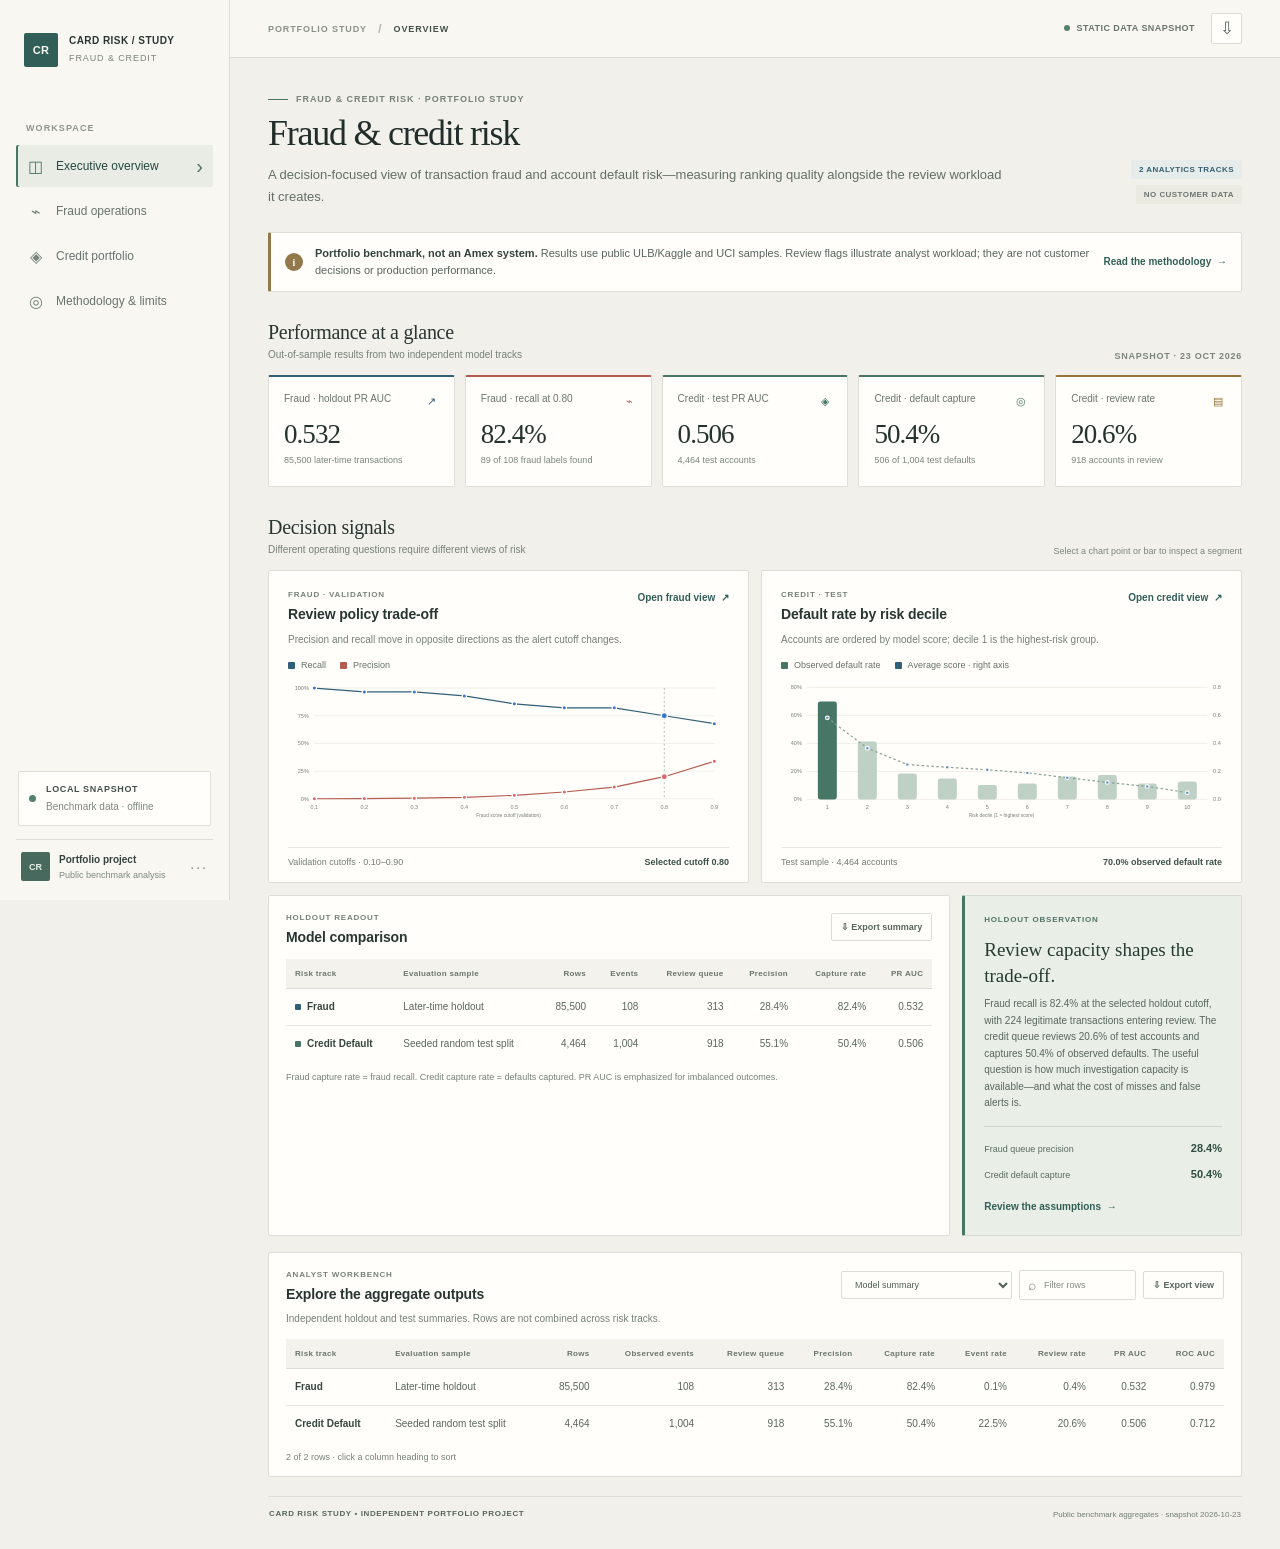
==== commit 85499c70: "Refresh dashboard portfolio study branding" ====
--- a/site/index.html
+++ b/site/index.html
@@ -3,18 +3,18 @@
 <head>
   <meta charset="utf-8">
   <meta name="viewport" content="width=device-width, initial-scale=1">
-  <meta name="theme-color" content="#0b1626">
-  <meta name="description" content="Interactive portfolio dashboard exploring fraud triage and credit-default review analytics with PySpark.">
-  <title>Card Risk Intelligence | Portfolio Analytics</title>
+  <meta name="theme-color" content="#f4f2ec">
+  <meta name="description" content="A portfolio study of payment fraud and credit default risk, with transparent evaluation and interactive review analysis.">
+  <title>Fraud & Credit Risk | Portfolio Study</title>
   <link rel="stylesheet" href="./styles.css">
   <script defer src="./app.js"></script>
 </head>
 <body>
   <div class="app-shell">
     <aside class="sidebar" aria-label="Main navigation">
-      <a class="brand" href="#overview" aria-label="Card Risk Intelligence overview">
+      <a class="brand" href="#overview" aria-label="Fraud and credit risk portfolio study overview">
         <span class="brand-mark">CR</span>
-        <span class="brand-copy"><strong>RISK / INTELLIGENCE</strong><small>PORTFOLIO LAB</small></span>
+        <span class="brand-copy"><strong>CARD RISK / STUDY</strong><small>FRAUD & CREDIT</small></span>
       </a>
       <div class="side-caption">WORKSPACE</div>
       <nav class="nav-list">
@@ -25,19 +25,19 @@
       </nav>
       <div class="sidebar-spacer"></div>
       <div class="snapshot-card"><span class="live-dot"></span><div><strong>LOCAL SNAPSHOT</strong><small>Benchmark data · offline</small></div></div>
-      <div class="sidebar-footer"><span class="avatar">RA</span><div><strong>Risk analytics</strong><small>Independent portfolio study</small></div><span class="more">···</span></div>
+      <div class="sidebar-footer"><span class="avatar">CR</span><div><strong>Portfolio project</strong><small>Public benchmark analysis</small></div><span class="more">···</span></div>
     </aside>
     <main class="main-area">
       <header class="topbar">
-        <div class="breadcrumbs"><span>RISK ANALYTICS</span><b>/</b><strong id="breadcrumbCurrent">OVERVIEW</strong></div>
+        <div class="breadcrumbs"><span>PORTFOLIO STUDY</span><b>/</b><strong id="breadcrumbCurrent">OVERVIEW</strong></div>
         <div class="topbar-actions"><span class="snapshot-pill"><span class="live-dot"></span> STATIC DATA SNAPSHOT</span><button class="icon-button" id="downloadSnapshot" title="Download the full dashboard data as JSON" aria-label="Download all dashboard data">⇩</button></div>
       </header>
       <div class="page-content">
         <section class="page-view active" id="page-overview" aria-labelledby="overviewTitle">
           <div class="page-heading">
             <div>
-              <div class="eyebrow"><span class="eyebrow-line"></span> MODEL MONITORING · PORTFOLIO PROJECT</div>
-              <h1 id="overviewTitle">Card Risk Intelligence</h1>
+              <div class="eyebrow"><span class="eyebrow-line"></span> FRAUD & CREDIT RISK · PORTFOLIO STUDY</div>
+              <h1 id="overviewTitle">Fraud &amp; credit risk</h1>
               <p class="lead">A decision-focused view of transaction fraud and account default risk—measuring ranking quality alongside the review workload it creates.</p>
             </div>
             <div class="heading-badges"><span class="badge badge-blue">2 ANALYTICS TRACKS</span><span class="badge badge-neutral">NO CUSTOMER DATA</span></div>
@@ -68,7 +68,7 @@
               <div class="table-scroll"><table class="data-table" id="summaryTable"><thead><tr><th>Risk track</th><th>Evaluation sample</th><th class="numeric">Rows</th><th class="numeric">Events</th><th class="numeric">Review queue</th><th class="numeric">Precision</th><th class="numeric">Capture rate</th><th class="numeric">PR AUC</th></tr></thead><tbody></tbody></table></div>
               <div class="table-caption">Fraud capture rate = fraud recall. Credit capture rate = defaults captured. PR AUC is emphasized for imbalanced outcomes.</div>
             </article>
-            <aside class="insight-card"><div class="insight-eyebrow"><span>✦</span> ANALYST READOUT</div><h3>Review capacity is the decision variable.</h3><p id="analystReadout">Loading benchmark results…</p><div class="insight-rule"></div><div class="insight-metric"><span>Fraud queue precision</span><strong id="insightFraudPrecision">—</strong></div><div class="insight-metric"><span>Credit default capture</span><strong id="insightCreditCapture">—</strong></div><button class="insight-link" data-go="methodology">Review the assumptions <span>→</span></button></aside>
+            <aside class="insight-card"><div class="insight-eyebrow">HOLDOUT OBSERVATION</div><h3>Review capacity shapes the trade-off.</h3><p id="analystReadout">Loading benchmark results…</p><div class="insight-rule"></div><div class="insight-metric"><span>Fraud queue precision</span><strong id="insightFraudPrecision">—</strong></div><div class="insight-metric"><span>Credit default capture</span><strong id="insightCreditCapture">—</strong></div><button class="insight-link" data-go="methodology">Review the assumptions <span>→</span></button></aside>
           </div>
         </section>
 
@@ -122,10 +122,11 @@
           <p class="panel-subtitle" id="tableDescription">Search and sort the compact aggregate output. Select a column heading to change its sort order.</p>
           <div class="table-scroll explorer-table-scroll"><table class="data-table" id="explorerTable"><thead></thead><tbody></tbody></table></div><div class="table-caption" id="tableCount">Loading aggregate outputs…</div>
         </section>
-        <footer class="page-footer"><span>RISK / INTELLIGENCE <b>•</b> INDEPENDENT PORTFOLIO STUDY</span><span>Snapshot built from public benchmark aggregates · 2026-10-23</span></footer>
+        <footer class="page-footer"><span>CARD RISK STUDY <b>•</b> INDEPENDENT PORTFOLIO PROJECT</span><span>Public benchmark aggregates · snapshot 2026-10-23</span></footer>
       </div>
     </main>
   </div>
   <div class="toast" id="toast" role="status" aria-live="polite"></div>
 </body>
 </html>
+
--- a/site/styles.css
+++ b/site/styles.css
@@ -329,3 +329,228 @@
   .page-footer { display:block; line-height:1.7; }
 }
 @media(prefers-reduced-motion:reduce) { *,*::before,*::after { scroll-behavior:auto !important; transition-duration:.01ms !important; } }
+
+/* Editorial portfolio-study visual system */
+:root {
+  --navy:#f8f7f2; --ink:#202d2a; --muted:#727b75; --paper:#f1f0ea; --white:#fffefa;
+  --line:#deded5; --blue:#315f78; --blue-2:#e9efef; --teal:#477666; --teal-2:#eaf0eb;
+  --coral:#b45c50; --coral-2:#f5eae6; --amber:#99713a; --amber-2:#f3ede1;
+  --shadow:none; --radius:3px;
+  font-family:Arial,"Segoe UI",sans-serif;
+}
+body { color:#26312e; background:var(--paper); font-size:14px; line-height:1.6; }
+.sidebar { width:230px; padding:25px 16px 17px; color:#35423e; background:#f8f7f2; border-right:1px solid #dcdcd3; }
+.brand { gap:11px; padding:0 8px; }
+.brand-mark { width:34px; height:34px; border-radius:2px; color:#f8f7f2; background:#315f58; box-shadow:none; font:700 11px/1 Arial,sans-serif; letter-spacing:.02em; }
+.brand-copy strong { color:#293733; font:700 10px/1.4 Arial,sans-serif; letter-spacing:.045em; }
+.brand-copy small { margin-top:3px; color:#7c847d; font-size:9px; letter-spacing:.1em; }
+.side-caption { margin:46px 10px 10px; color:#90958e; font-size:9px; letter-spacing:.12em; }
+.nav-list { gap:3px; }
+.nav-item { height:42px; gap:11px; padding:0 10px; border-radius:2px; color:#68736e; font-size:12px; }
+.nav-item:hover { color:#243a34; background:#ebece5; }
+.nav-item.active { color:#24483f; background:#e8ece5; box-shadow:inset 2px 0 #477666; }
+.nav-icon { color:#76847c; font-size:16px; }
+.nav-item.active .nav-icon { color:#477666; }
+.nav-arrow { color:#728078; }
+.nav-item.active .nav-arrow { color:#477666; }
+.snapshot-card { padding:10px; border:1px solid #e0e0d7; border-radius:2px; background:#fffefa; }
+.snapshot-card strong { color:#46514b; font-size:9px; letter-spacing:.07em; }
+.snapshot-card small { color:#7e8780; }
+.live-dot { background:#53816d; box-shadow:none; }
+.sidebar-footer { border-top-color:#deded5; }
+.avatar { border-radius:2px; color:#e6eee8; background:#48695e; font:700 9px Arial,sans-serif; }
+.sidebar-footer strong { color:#35423e; }
+.sidebar-footer small,.more { color:#7f8881; }
+.main-area { margin-left:230px; }
+.topbar { height:58px; padding:0 38px; border-bottom:1px solid #deded5; background:#f8f7f2; }
+.breadcrumbs { color:#8b918a; font:700 9px Arial,sans-serif; letter-spacing:.1em; }
+.breadcrumbs b { color:#b9bcb4; }
+.breadcrumbs strong { color:#45524c; }
+.snapshot-pill { color:#69746e; font-size:9px; letter-spacing:.05em; }
+.icon-button { border-color:#dcded6; border-radius:2px; color:#52645c; background:#fffefa; }
+.icon-button:hover,.download-button:hover { border-color:#9eafa5; color:#315f58; }
+.page-content { padding:35px 38px 27px; }
+.page-heading { margin:1px 0 24px; }
+.eyebrow { color:#78827b; font:700 9px Arial,sans-serif; letter-spacing:.105em; }
+.eyebrow-line { width:20px; height:1px; background:#477666; }
+.coral-line { background:#b45c50; }
+.teal-line { background:#477666; }
+h1 { margin:9px 0 10px; color:#202d2a; font:500 36px/1.14 Georgia,"Times New Roman",serif; letter-spacing:-.035em; }
+.lead { max-width:760px; color:#626e67; font-size:13px; line-height:1.7; }
+.heading-badges { gap:6px; }
+.badge,.mini-chip { padding:5px 8px; border-radius:2px; font:700 8px Arial,sans-serif; letter-spacing:.055em; }
+.badge-blue { color:#365e70; background:#e6eceb; }
+.badge-neutral { color:#6d756f; background:#eaeae3; }
+.badge-coral { color:#965146; background:#f2e5e1; }
+.badge-teal { color:#3f6b59; background:#e5ece5; }
+.callout { gap:12px; padding:12px 14px; border:1px solid #dfded4; border-left:3px solid #92784b; border-radius:2px; color:#58645d; background:#fffefa; }
+.callout-icon { width:18px; height:18px; flex-basis:18px; border-radius:50%; color:#fffefa; background:#92784b; font:700 10px Georgia,serif; }
+.callout p { font-size:11px; }
+.callout p strong { color:#34443c; }
+.text-link,.panel-action,.insight-link { color:#315f58; font-size:10px; }
+.text-link:hover,.panel-action:hover,.insight-link:hover { color:#24483f; }
+.section-header { margin:28px 0 12px; }
+.section-header h2 { margin:0 0 2px; color:#293632; font:500 20px/1.25 Georgia,"Times New Roman",serif; letter-spacing:-.015em; }
+.section-header p { color:#78817a; font-size:10px; }
+.as-of,.small-note { color:#7d857e; font-size:9px; }
+.kpi-grid { gap:10px; }
+.metric-card { min-height:112px; padding:15px 15px 12px; border:1px solid #dfdfd7; border-top:2px solid var(--metric-accent,var(--blue)); border-radius:2px; background:#fffefa; }
+.metric-card::before { display:none; }
+.metric-label { color:#69756d; font-size:10px; }
+.metric-label .metric-icon { width:auto; height:auto; flex-basis:auto; padding:2px 3px; border-radius:0; color:var(--metric-accent,var(--blue)); background:transparent; font-size:11px; }
+.metric-value { margin:10px 0 5px; color:#24332e; font:500 27px/1 Georgia,"Times New Roman",serif; letter-spacing:-.035em; }
+.metric-foot { color:#7b857d; font-size:9px; }
+.panel { border:1px solid #deded6; border-radius:2px; background:#fffefa; }
+.chart-panel { padding:19px 19px 13px; }
+.panel-heading h3,.panel h3 { color:#283631; font:600 14px/1.45 Arial,"Segoe UI",sans-serif; letter-spacing:-.01em; }
+.panel-kicker { color:#78827b; font:700 8px Arial,sans-serif; letter-spacing:.1em; }
+.panel-subtitle { color:#758079; font-size:10px; line-height:1.6; }
+.chart-legend { color:#657169; font-size:9px; }
+.legend-dot { border-radius:1px; }
+.legend-dot.blue { background:#315f78; }
+.legend-dot.coral { background:#b45c50; }
+.legend-dot.teal { background:#477666; }
+.legend-square { border-radius:1px; }
+.chart-foot { border-top-color:#e8e7df; color:#737d76; }
+.chart-foot strong { color:#3c5148; }
+.chart-grid { stroke:#e6e6de; }
+.chart-axis { fill:#737d76; font:9px Arial,sans-serif; }
+.chart-axis-title { fill:#747e77; font:8px Arial,sans-serif; }
+.chart-path-blue { stroke:#315f78; stroke-width:2; }
+.chart-path-coral { stroke:#b45c50; stroke-width:2; }
+.chart-path-teal { stroke:#477666; stroke-width:2; }
+.chart-path-muted { stroke:#8a9f96; }
+.chart-dot { stroke:#fffefa; }
+.chart-bar { fill:#d4dfda; }
+.chart-bar.selected { fill:#315f78; }
+.chart-bar:hover { fill:#9aafa5; }
+.chart-bar.teal-bar { fill:#bfd0c5; }
+.chart-bar.teal-bar.selected { fill:#477666; }
+.selected-guide { stroke:#87958c; }
+.table-panel { padding:17px 17px 11px; }
+.download-button { padding:6px 9px; border:1px solid #dcded6; border-radius:2px; color:#58675f; background:#fffefa; font-size:9px; }
+.data-table { font-size:10px; }
+.data-table th { padding:10px 9px; border-bottom:1px solid #dbdcd3; color:#69756d; background:#f3f2ec; font:700 8px Arial,sans-serif; }
+.data-table td { padding:10px 9px; border-bottom:1px solid #e9e8e0; color:#59665e; }
+.data-table tbody tr:last-child td { border-bottom:0; }
+.data-table tbody tr:hover { background:#f5f5ef; }
+.domain-cell { color:#34463d !important; }
+.domain-tag::before { border-radius:1px; }
+.table-caption { color:#77817a; font-size:9px; }
+.insight-card { padding:19px; border:1px solid #d7ddd5; border-left:3px solid #477666; border-radius:2px; color:#34423c; background:#e9eee7; box-shadow:none; }
+.insight-eyebrow { color:#547366; font:700 8px Arial,sans-serif; letter-spacing:.1em; }
+.insight-eyebrow span { color:#547366; }
+.insight-card h3 { margin:13px 0 8px; color:#263b32; font:500 19px/1.35 Georgia,"Times New Roman",serif; }
+.insight-card p { color:#58665e; font-size:10px; }
+.insight-rule { background:#cbd5cc; }
+.insight-metric { color:#5a6a60; }
+.insight-metric strong { color:#2f4e41; font:700 11px Arial,sans-serif; }
+.insight-link { color:#315f58; }
+.fraud-policy-grid { gap:13px; }
+.mini-chip { color:#965146; background:#f2e5e1; }
+.mini-chip-muted { color:#68736c; background:#ebebe5; }
+.mini-chip-teal { color:#3f6b59; background:#e5ece5; }
+.threshold-control { border:1px solid #e2e2da; border-radius:2px; background:#f7f6f0; }
+.threshold-control label { color:#52625a; }
+.threshold-control label strong { color:#315f58; font:700 15px Arial,sans-serif; }
+.threshold-control input { accent-color:#477666; }
+.range-ticks { color:#7d867f; }
+.threshold-stats { gap:7px; }
+.threshold-stat { border:1px solid #e1e1d9; border-radius:2px; background:#fffefa; }
+.threshold-stat span { color:#737d76; }
+.threshold-stat strong { color:#30423a; font:700 13px Arial,sans-serif; }
+.holdout-panel,.portfolio-panel { padding:19px; }
+.holdout-panel h3,.portfolio-panel h3 { font:500 20px/1.3 Georgia,"Times New Roman",serif; }
+.result-chip { border-radius:2px; background:#f2f2ec; }
+.result-chip span { color:#737d76; }
+.result-chip strong { color:#2b4035; font:500 19px Georgia,"Times New Roman",serif; }
+.confusion-title { color:#717c74; font:700 8px Arial,sans-serif; }
+.confusion-matrix { border-color:#deded6; border-radius:2px; background:#deded6; }
+.confusion-cell { background:#fffefa; }
+.confusion-cell span { color:#737d76; }
+.confusion-cell strong { color:#304239; font:700 15px Arial,sans-serif; }
+.callout-warning { border-color:#e9deca; border-radius:2px; background:#f7f2e8; }
+.callout-warning .callout-icon { background:#92784b; }
+.callout-warning p,.callout-warning p strong { color:#6e5e44; }
+.segment-detail { border-radius:2px; color:#596a60; background:#f0f1eb; }
+.data-quality-strip { border-color:#e2d9cf; border-radius:2px; color:#70675b; background:#f7f3ed; }
+.data-quality-strip strong { color:#4e493f; }
+.teal-strip { border-color:#d7dfd7; color:#526b5f; background:#eef2ec; }
+.teal-strip strong { color:#385847; }
+.capacity-ring { background:conic-gradient(#477666 0 20.6%,#e3e8e1 20.6% 100%); }
+.capacity-ring::before { background:#fffefa; }
+.capacity-ring strong { color:#3f6b59; font:500 23px Georgia,"Times New Roman",serif; }
+.capacity-ring span,.capacity-kpi span { color:#727e75; }
+.capacity-kpis { border-color:#e1e1d9; }
+.capacity-kpi + .capacity-kpi { border-left-color:#e1e1d9; }
+.capacity-kpi strong { color:#304239; font:600 16px Arial,sans-serif; }
+.capacity-note { color:#707c73; }
+.note-square { border-radius:0; background:#477666; }
+.compact-select-label { color:#6e7972; }
+.compact-select-label select,.table-tools select { padding:7px 27px 7px 9px; border:1px solid #dcded6; border-radius:2px; color:#4e5e55; background:#fffefa; font-size:9px; }
+.payment-row { border-radius:2px; }
+.payment-row:hover,.payment-row.selected { background:#eef2ec; }
+.payment-label { color:#59685f; }
+.payment-track { border-radius:0; background:#e8e9e2; }
+.payment-fill { border-radius:0; background:#648b79; }
+.payment-rate { color:#416d59; }
+.payment-row.sparse .payment-fill { background:#b89c65; }
+.payment-row.sparse .payment-rate { color:#866b3e; }
+.payment-detail { border:1px solid #e0e1d9; border-radius:2px; background:#f7f6f0; }
+.payment-detail .detail-code { color:#707b73; }
+.payment-detail h4 { color:#304239; }
+.payment-detail-metric { border-top-color:#e1e1d9; color:#737d76; }
+.payment-detail-metric strong { color:#40534a; }
+.method-callout { border:1px solid #deded6; border-left:3px solid #92784b; border-radius:2px; color:#56635b; background:#fffefa; }
+.method-callout .callout-icon { background:#92784b; }
+.method-callout strong { color:#35443d; font:600 12px Arial,sans-serif; }
+.method-card { padding:19px; }
+.method-number { color:#e7e7df; font:500 42px Georgia,"Times New Roman",serif; }
+.method-card h3 { font:500 21px/1.3 Georgia,"Times New Roman",serif; }
+.method-card > p { color:#657169; font-size:10px; }
+.method-card dl div { border-top-color:#e7e7df; }
+.method-card dt { color:#77817a; }
+.method-card dd { color:#4a5b51; }
+.definition-list > div { border-top-color:#e7e7df; }
+.definition-list strong { color:#40564a; }
+.definition-list p { color:#68746c; }
+.source-item { border-top-color:#e7e7df; }
+.source-mark { border-radius:2px; color:#365e70; background:#e6eceb; }
+.teal-mark { color:#3f6b59; background:#e5ece5; }
+.source-item strong { color:#40564a; }
+.source-item p { color:#707b73; }
+.source-item a { color:#315f58; }
+.limitations-panel { border:1px solid #e0ded5; border-radius:2px; background:#f8f6ef; }
+.limitations-panel h3 { color:#49463e; font:500 19px/1.35 Georgia,"Times New Roman",serif; }
+.limitations-panel ul { color:#6f6a5f; }
+.limitations-panel li::marker { color:#92784b; }
+.method-footer { color:#737d76; }
+.explorer-panel { padding:17px 17px 11px; }
+.search-box { border:1px solid #dcded6; border-radius:2px; color:#758078; background:#fffefa; }
+.search-box input { color:#4e5e55; }
+.search-box input::placeholder { color:#848c84; }
+.page-footer { border-top-color:#deded5; color:#737d76; }
+.page-footer span:first-child { color:#58665e; font:700 8px Arial,sans-serif; letter-spacing:.075em; }
+.page-footer b { color:#477666; }
+.toast { border-radius:2px; color:#f8f7f2; background:#30483e; box-shadow:none; }
+@media(max-width:1200px) {
+  .page-content { padding-right:25px; padding-left:25px; }
+  .topbar { padding-right:25px; padding-left:25px; }
+}
+@media(max-width:900px) {
+  .sidebar { width:66px; }
+  .main-area { margin-left:66px; }
+  .two-col,.method-grid { grid-template-columns:1fr; }
+}
+@media(max-width:650px) {
+  .sidebar { width:100%; height:57px; padding:7px 12px; border-right:0; border-bottom:1px solid #deded5; }
+  .nav-item.active { box-shadow:inset 0 -2px #477666; }
+  .topbar { height:46px; padding:0 14px; }
+  .page-content { padding:23px 15px; }
+  h1 { font-size:31px; }
+  .section-header h2 { font-size:19px; }
+  .chart-panel { padding:16px 13px 11px; }
+  .metric-card { min-height:101px; padding:12px; }
+  .metric-value { font-size:23px; }
+}
+
